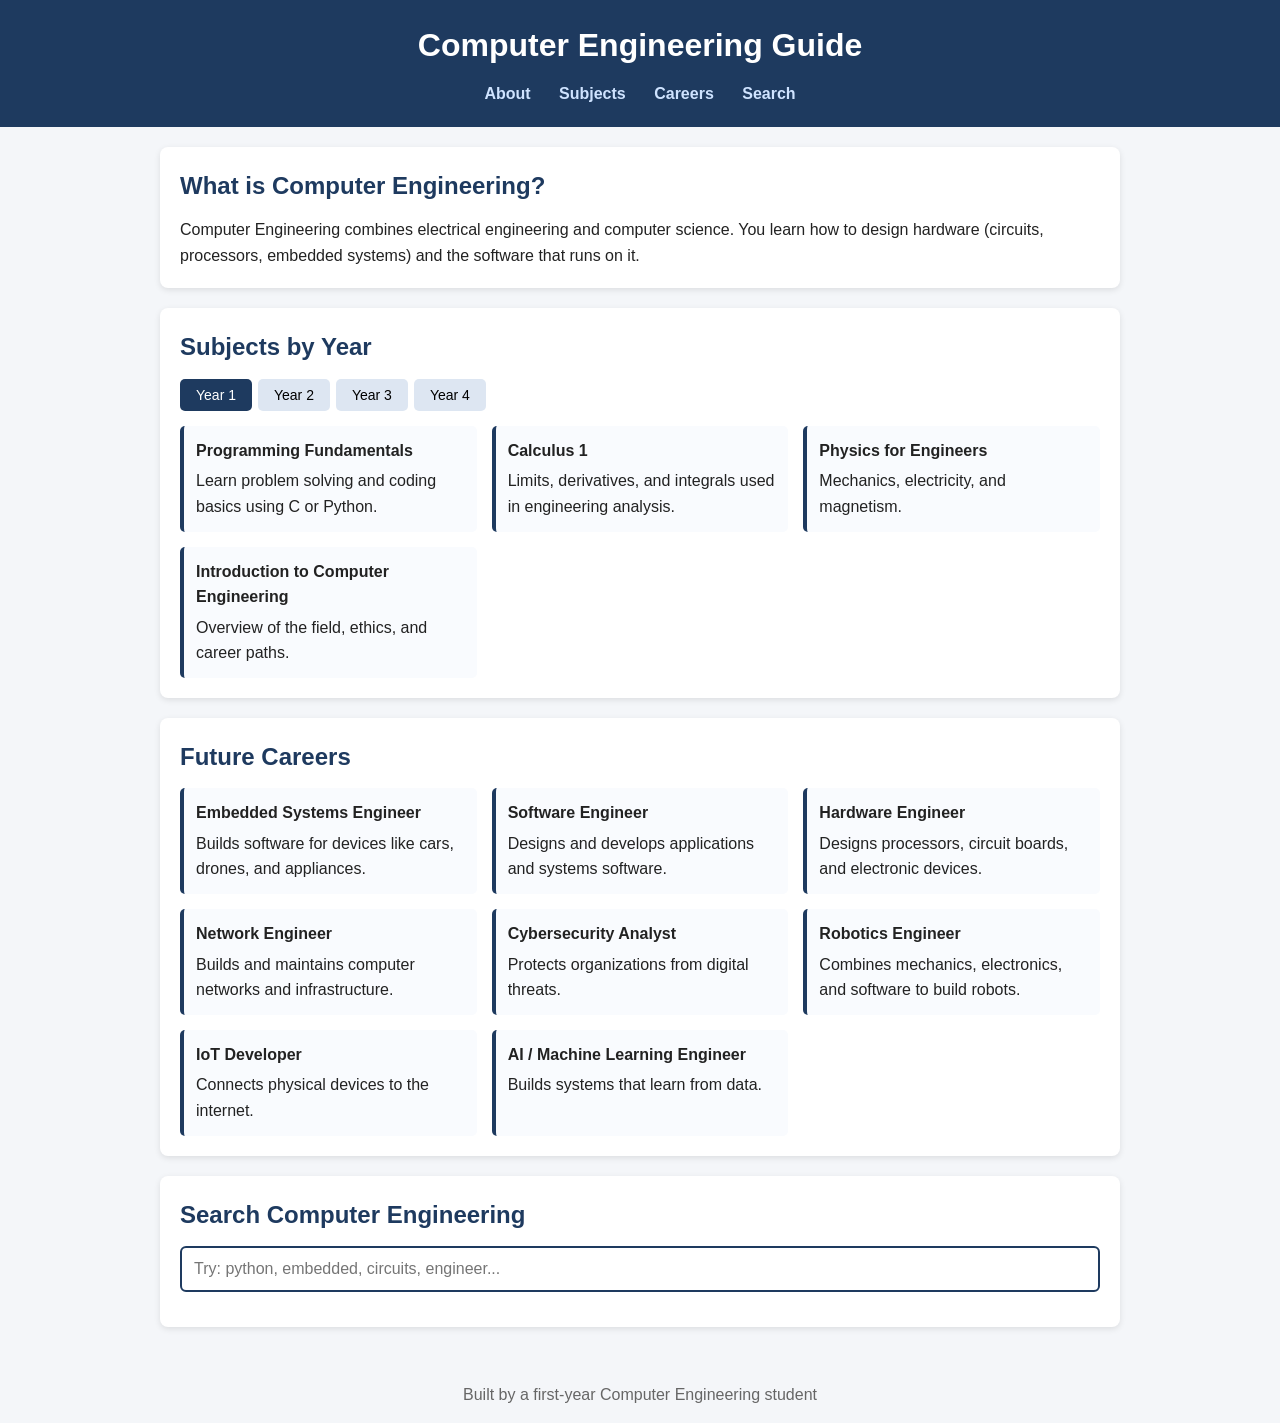
==== index.html @ d2577c91 "Add files via upload" ====
<!DOCTYPE html>
<html lang="en">
<head>
  <meta charset="UTF-8">
  <meta name="viewport" content="width=device-width, initial-scale=1.0">
  <title>Computer Engineering Guide</title>
  <link rel="stylesheet" href="css/style.css">
</head>
<body>

  <header>
    <h1>Computer Engineering Guide</h1>
    <nav>
      <a href="#about">About</a>
      <a href="#subjects">Subjects</a>
      <a href="#careers">Careers</a>
      <a href="#search">Search</a>
    </nav>
  </header>

  <main>
    <section id="about">
      <h2>What is Computer Engineering?</h2>
      <p>
        Computer Engineering combines electrical engineering and computer science.
        You learn how to design hardware (circuits, processors, embedded systems)
        and the software that runs on it.
      </p>
    </section>

    <section id="subjects">
      <h2>Subjects by Year</h2>
      <div class="tabs" id="year-tabs"></div>
      <div class="card-grid" id="subject-list"></div>
    </section>

    <section id="careers">
      <h2>Future Careers</h2>
      <div class="card-grid" id="career-list"></div>
    </section>

    <section id="search">
      <h2>Search Computer Engineering</h2>
      <input type="text" id="search-box" placeholder="Try: python, embedded, circuits, engineer...">
      <div id="search-results"></div>
    </section>
  </main>

  <footer>
    <p>Built by a first-year Computer Engineering student</p>
  </footer>

  <script src="js/data.js"></script>
  <script src="js/script.js"></script>
</body>
</html>
---- css/style.css ----
* {
  box-sizing: border-box;
  margin: 0;
  padding: 0;
}

body {
  font-family: Arial, sans-serif;
  line-height: 1.6;
  background: #f4f6f9;
  color: #222;
}

header {
  background: #1e3a5f;
  color: white;
  padding: 20px;
  text-align: center;
}

nav {
  margin-top: 10px;
}

nav a {
  color: #cfe3ff;
  margin: 0 12px;
  text-decoration: none;
  font-weight: bold;
}

nav a:hover {
  color: white;
}

main {
  max-width: 1000px;
  margin: 0 auto;
  padding: 20px;
}

section {
  background: white;
  padding: 20px;
  margin-bottom: 20px;
  border-radius: 8px;
  box-shadow: 0 2px 6px rgba(0, 0, 0, 0.1);
}

h2 {
  color: #1e3a5f;
  margin-bottom: 12px;
}

.tabs {
  margin-bottom: 15px;
}

.tabs button {
  padding: 8px 16px;
  margin-right: 6px;
  border: none;
  border-radius: 5px;
  background: #dde6f2;
  cursor: pointer;
  font-size: 14px;
}

.tabs button.active {
  background: #1e3a5f;
  color: white;
}

.card-grid {
  display: grid;
  grid-template-columns: repeat(auto-fill, minmax(250px, 1fr));
  gap: 15px;
}

.card {
  background: #f9fbfe;
  border-left: 4px solid #1e3a5f;
  padding: 12px;
  border-radius: 5px;
}

.card h3 {
  font-size: 16px;
  margin-bottom: 5px;
}

#search-box {
  width: 100%;
  padding: 12px;
  font-size: 16px;
  border: 2px solid #1e3a5f;
  border-radius: 6px;
  margin-bottom: 15px;
}

.tag {
  display: inline-block;
  background: #1e3a5f;
  color: white;
  font-size: 12px;
  padding: 2px 8px;
  border-radius: 10px;
  margin-bottom: 5px;
}

footer {
  text-align: center;
  padding: 15px;
  color: #666;
}
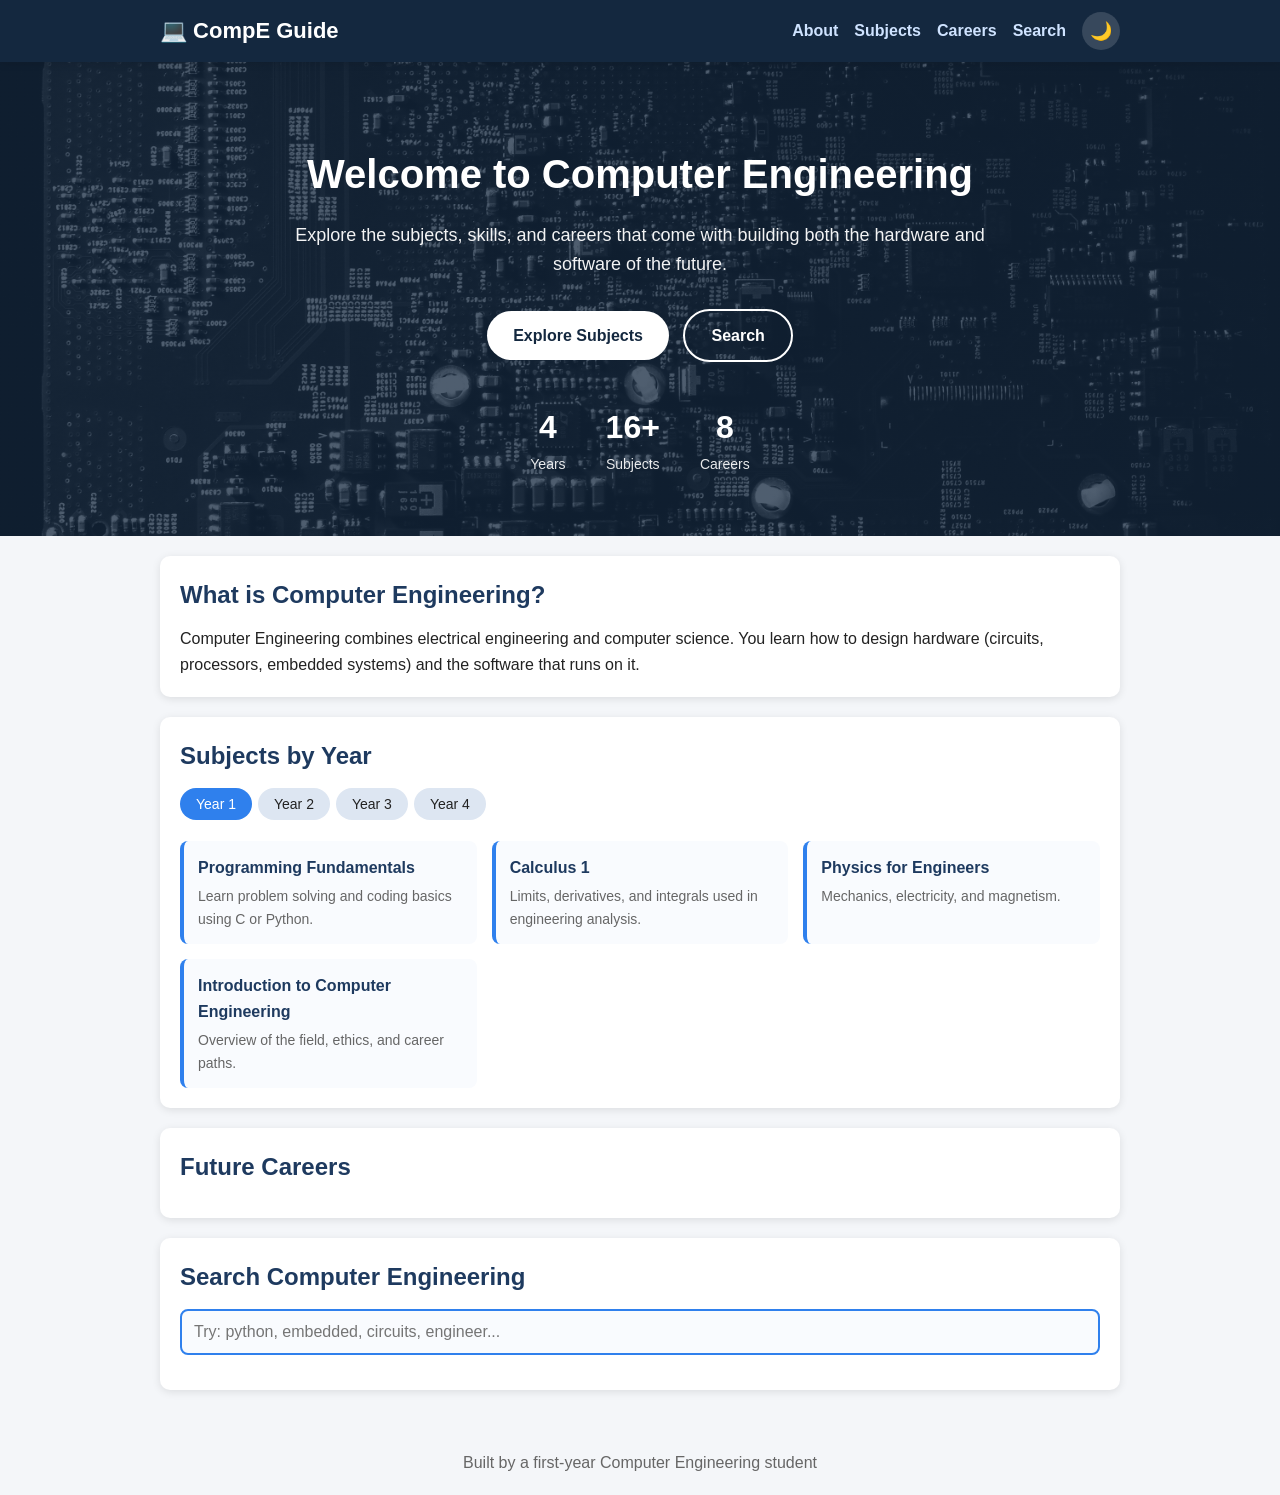
==== commit 71a57e05: "Add files via upload" ====
--- a/index.html
+++ b/index.html
@@ -9,14 +9,33 @@
 <body>
 
   <header>
-    <h1>Computer Engineering Guide</h1>
-    <nav>
-      <a href="#about">About</a>
-      <a href="#subjects">Subjects</a>
-      <a href="#careers">Careers</a>
-      <a href="#search">Search</a>
-    </nav>
+    <div class="header-inner">
+      <h1>💻 CompE Guide</h1>
+      <nav>
+        <a href="#about">About</a>
+        <a href="#subjects">Subjects</a>
+        <a href="#careers">Careers</a>
+        <a href="#search">Search</a>
+        <button id="theme-toggle" aria-label="Toggle dark mode">🌙</button>
+      </nav>
+    </div>
   </header>
+
+  <section class="hero">
+    <div class="hero-content">
+      <h2>Welcome to Computer Engineering</h2>
+      <p>Explore the subjects, skills, and careers that come with building both the hardware and software of the future.</p>
+      <div class="hero-buttons">
+        <a href="#subjects" class="btn">Explore Subjects</a>
+        <a href="#search" class="btn btn-outline">Search</a>
+      </div>
+      <div class="stats">
+        <div><strong>4</strong><span>Years</span></div>
+        <div><strong>16+</strong><span>Subjects</span></div>
+        <div><strong>8</strong><span>Careers</span></div>
+      </div>
+    </div>
+  </section>
 
   <main>
     <section id="about">
--- a/css/style.css
+++ b/css/style.css
@@ -1,30 +1,85 @@
-    * {
+:root {
+  --bg: #f4f6f9;
+  --card-bg: #ffffff;
+  --card-inner: #f9fbfe;
+  --text: #222222;
+  --muted: #666666;
+  --primary: #1e3a5f;
+  --accent: #2f80ed;
+  --tab-bg: #dde6f2;
+  --tab-text: #222222;
+  --shadow: rgba(0, 0, 0, 0.1);
+}
+
+[data-theme="dark"] {
+  --bg: #0f1722;
+  --card-bg: #182333;
+  --card-inner: #1f2d42;
+  --text: #e8eef7;
+  --muted: #9fb0c6;
+  --primary: #6aa9ff;
+  --accent: #4d9bff;
+  --tab-bg: #2a3b55;
+  --tab-text: #e8eef7;
+  --shadow: rgba(0, 0, 0, 0.4);
+}
+
+* {
   box-sizing: border-box;
   margin: 0;
   padding: 0;
 }
 
+html {
+  scroll-behavior: smooth;
+}
+
 body {
   font-family: Arial, sans-serif;
   line-height: 1.6;
-  background: #f4f6f9;
-  color: #222;
-}
-
+  background: var(--bg);
+  color: var(--text);
+  transition: background 0.3s, color 0.3s;
+}
+
+section[id] {
+  scroll-margin-top: 80px;
+}
+
+/* ---------- HEADER ---------- */
 header {
-  background: #1e3a5f;
-  color: white;
-  padding: 20px;
-  text-align: center;
+  background: #14283f;
+  position: sticky;
+  top: 0;
+  z-index: 100;
+  box-shadow: 0 2px 8px var(--shadow);
+}
+
+.header-inner {
+  max-width: 1000px;
+  margin: 0 auto;
+  padding: 12px 20px;
+  display: flex;
+  justify-content: space-between;
+  align-items: center;
+  flex-wrap: wrap;
+  gap: 10px;
+}
+
+header h1 {
+  color: white;
+  font-size: 22px;
 }
 
 nav {
-  margin-top: 10px;
+  display: flex;
+  align-items: center;
+  gap: 16px;
+  flex-wrap: wrap;
 }
 
 nav a {
   color: #cfe3ff;
-  margin: 0 12px;
   text-decoration: none;
   font-weight: bold;
 }
@@ -33,6 +88,95 @@
   color: white;
 }
 
+#theme-toggle {
+  background: rgba(255, 255, 255, 0.15);
+  border: none;
+  border-radius: 50%;
+  width: 38px;
+  height: 38px;
+  font-size: 18px;
+  cursor: pointer;
+}
+
+#theme-toggle:hover {
+  background: rgba(255, 255, 255, 0.3);
+}
+
+/* ---------- HERO ---------- */
+.hero {
+  background:
+    linear-gradient(rgba(20, 40, 63, 0.75), rgba(20, 40, 63, 0.75)),
+    url("../images/hero.jpg") center/cover;
+  color: white;
+  text-align: center;
+  padding: 80px 20px 60px;
+}
+
+.hero-content {
+  max-width: 750px;
+  margin: 0 auto;
+}
+
+.hero h2 {
+  font-size: 40px;
+  margin-bottom: 15px;
+  color: white;
+}
+
+.hero p {
+  font-size: 18px;
+  margin-bottom: 25px;
+  opacity: 0.95;
+}
+
+.hero-buttons {
+  margin-bottom: 35px;
+}
+
+.btn {
+  display: inline-block;
+  background: white;
+  color: #14283f;
+  padding: 12px 26px;
+  border-radius: 30px;
+  text-decoration: none;
+  font-weight: bold;
+  margin: 5px;
+  transition: transform 0.2s;
+}
+
+.btn:hover {
+  transform: translateY(-3px);
+}
+
+.btn-outline {
+  background: transparent;
+  color: white;
+  border: 2px solid white;
+}
+
+.stats {
+  display: flex;
+  justify-content: center;
+  gap: 40px;
+  flex-wrap: wrap;
+}
+
+.stats div {
+  display: flex;
+  flex-direction: column;
+}
+
+.stats strong {
+  font-size: 32px;
+}
+
+.stats span {
+  font-size: 14px;
+  opacity: 0.9;
+}
+
+/* ---------- MAIN CONTENT ---------- */
 main {
   max-width: 1000px;
   margin: 0 auto;
@@ -40,15 +184,22 @@
 }
 
 section {
-  background: white;
+  background: var(--card-bg);
   padding: 20px;
   margin-bottom: 20px;
-  border-radius: 8px;
-  box-shadow: 0 2px 6px rgba(0, 0, 0, 0.1);
+  border-radius: 10px;
+  box-shadow: 0 2px 8px var(--shadow);
+  transition: background 0.3s;
+}
+
+.hero {
+  border-radius: 0;
+  margin-bottom: 0;
+  box-shadow: none;
 }
 
 h2 {
-  color: #1e3a5f;
+  color: var(--primary);
   margin-bottom: 12px;
 }
 
@@ -58,16 +209,17 @@
 
 .tabs button {
   padding: 8px 16px;
-  margin-right: 6px;
+  margin: 0 6px 6px 0;
   border: none;
-  border-radius: 5px;
-  background: #dde6f2;
+  border-radius: 20px;
+  background: var(--tab-bg);
+  color: var(--tab-text);
   cursor: pointer;
   font-size: 14px;
 }
 
 .tabs button.active {
-  background: #1e3a5f;
+  background: var(--accent);
   color: white;
 }
 
@@ -78,29 +230,43 @@
 }
 
 .card {
-  background: #f9fbfe;
-  border-left: 4px solid #1e3a5f;
-  padding: 12px;
-  border-radius: 5px;
+  background: var(--card-inner);
+  border-left: 4px solid var(--accent);
+  padding: 14px;
+  border-radius: 8px;
+  transition: transform 0.2s, box-shadow 0.2s;
+}
+
+.card:hover {
+  transform: translateY(-4px);
+  box-shadow: 0 6px 14px var(--shadow);
 }
 
 .card h3 {
   font-size: 16px;
   margin-bottom: 5px;
+  color: var(--primary);
+}
+
+.card p {
+  color: var(--muted);
+  font-size: 14px;
 }
 
 #search-box {
   width: 100%;
   padding: 12px;
   font-size: 16px;
-  border: 2px solid #1e3a5f;
-  border-radius: 6px;
+  border: 2px solid var(--accent);
+  border-radius: 8px;
   margin-bottom: 15px;
+  background: var(--card-inner);
+  color: var(--text);
 }
 
 .tag {
   display: inline-block;
-  background: #1e3a5f;
+  background: var(--accent);
   color: white;
   font-size: 12px;
   padding: 2px 8px;
@@ -110,6 +276,16 @@
 
 footer {
   text-align: center;
-  padding: 15px;
-  color: #666;
+  padding: 20px;
+  color: var(--muted);
+}
+
+/* ---------- MOBILE ---------- */
+@media (max-width: 600px) {
+  .hero h2 {
+    font-size: 28px;
+  }
+  .hero {
+    padding: 50px 20px 40px;
+  }
 }
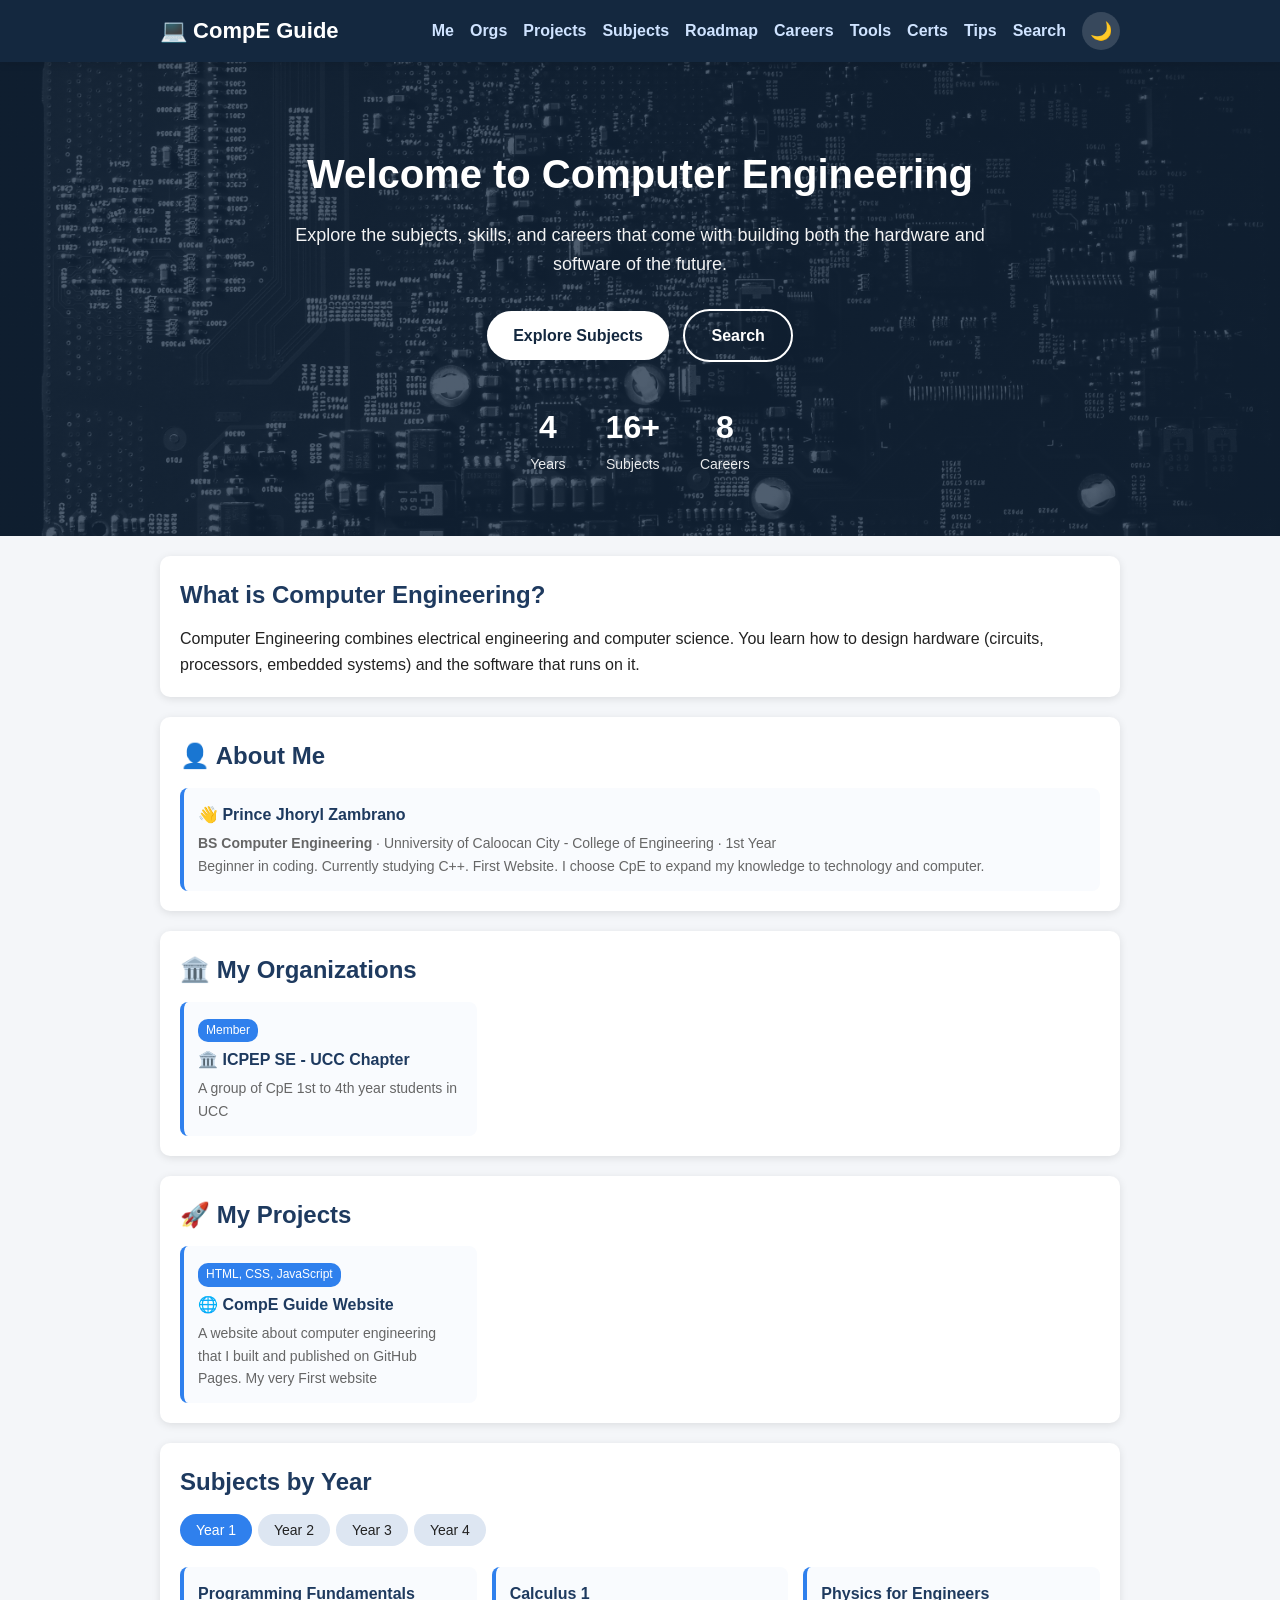
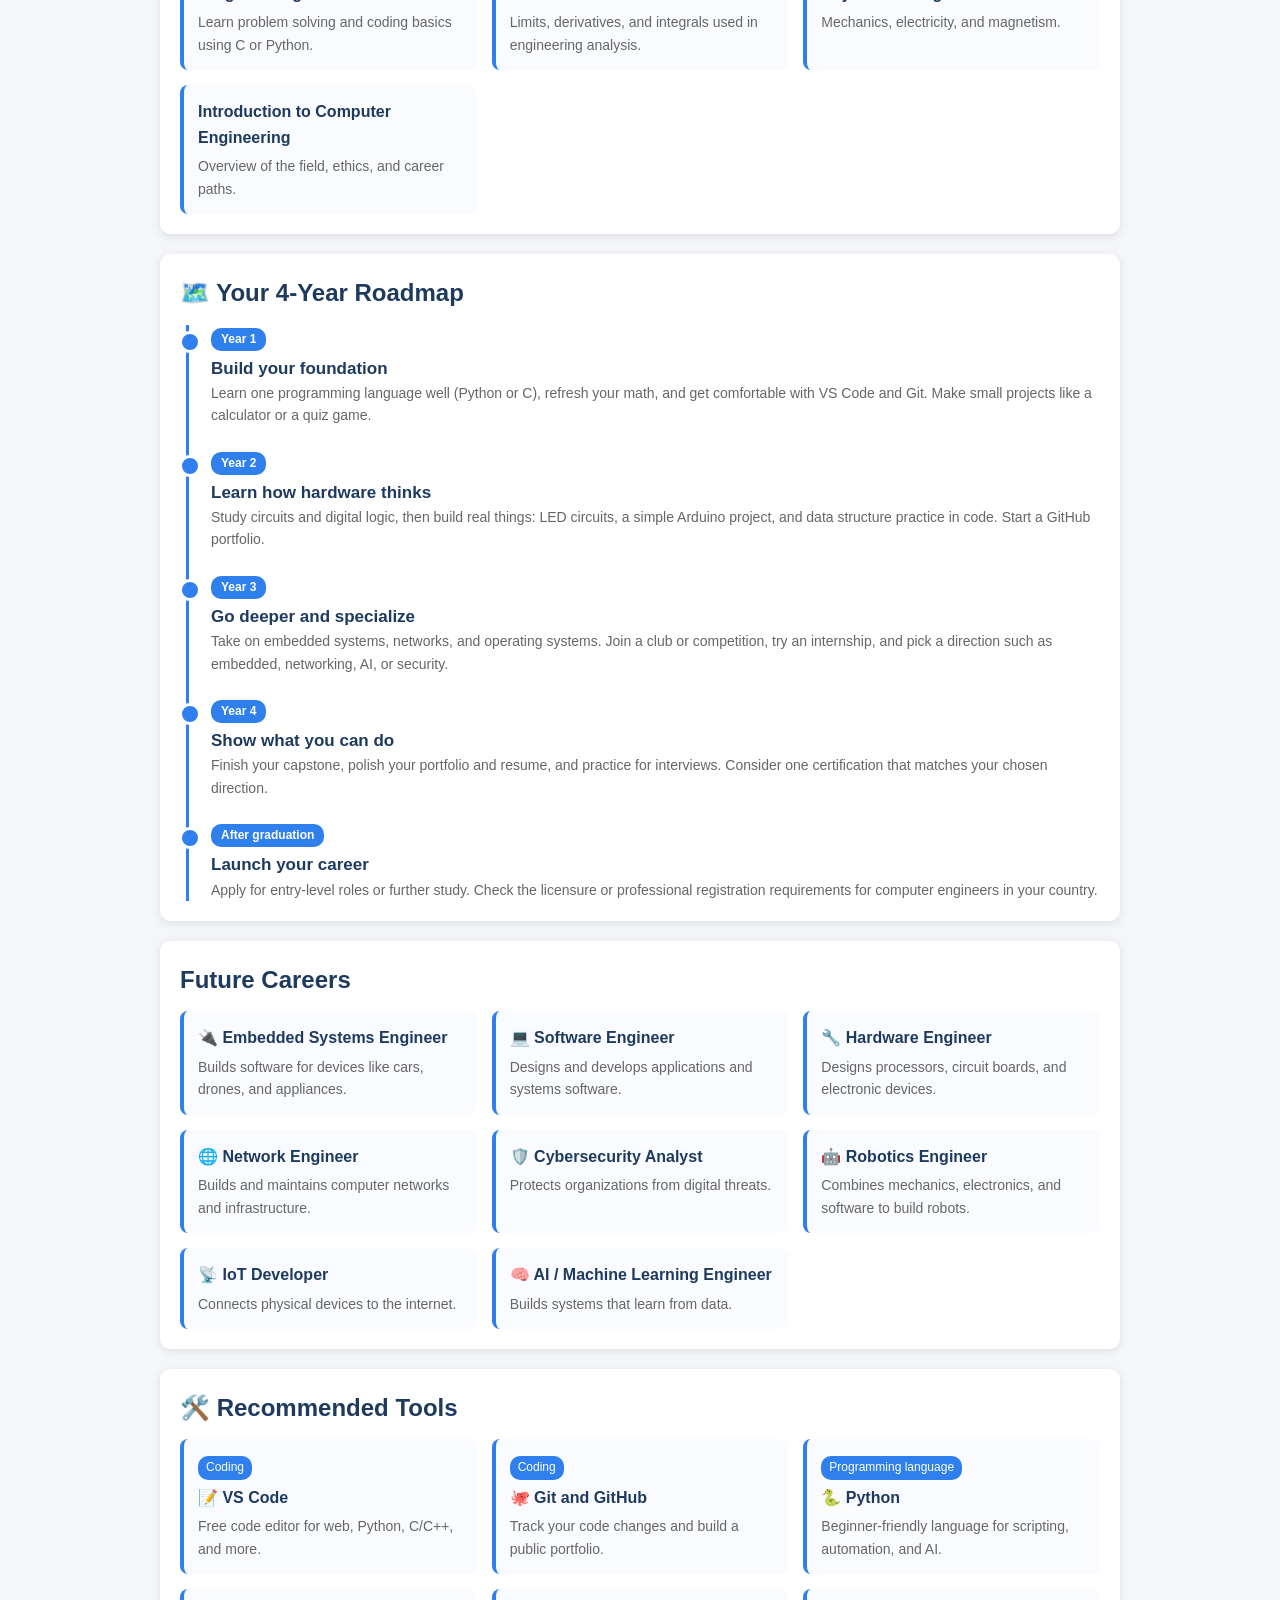
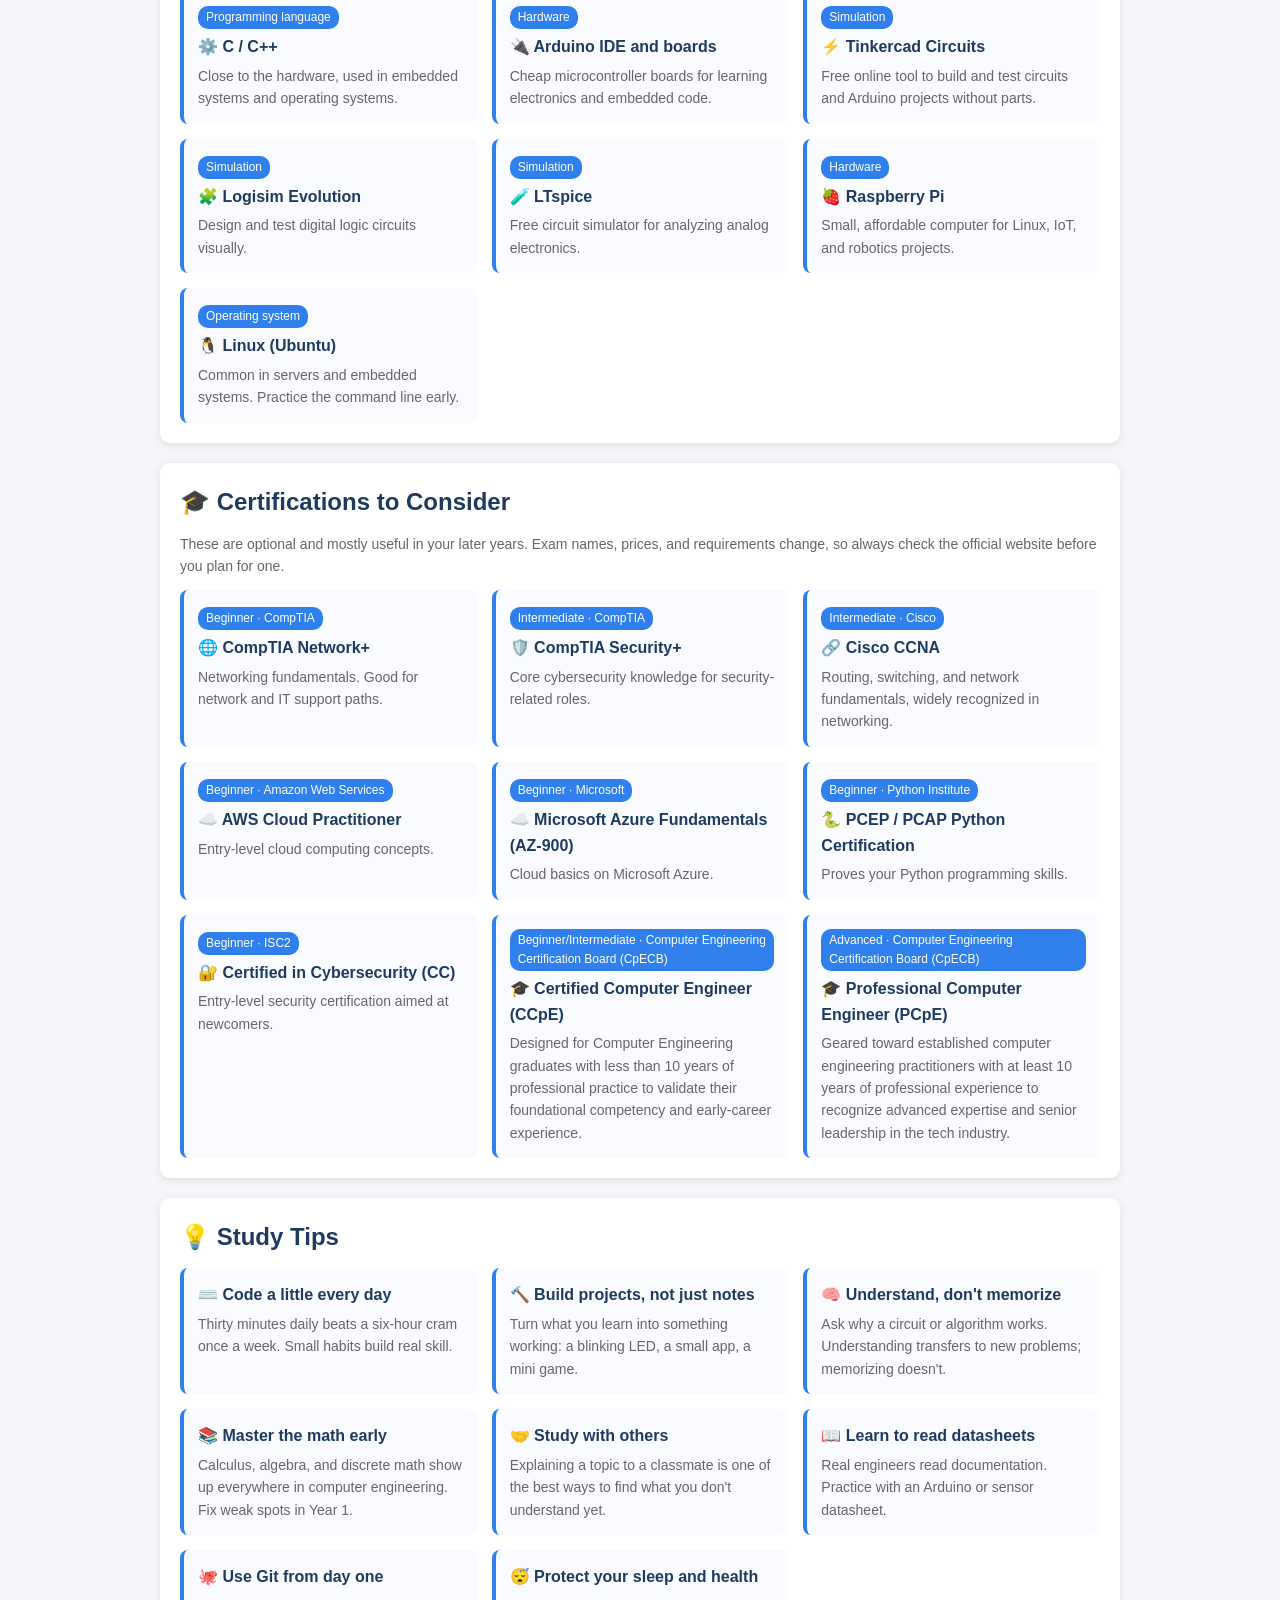
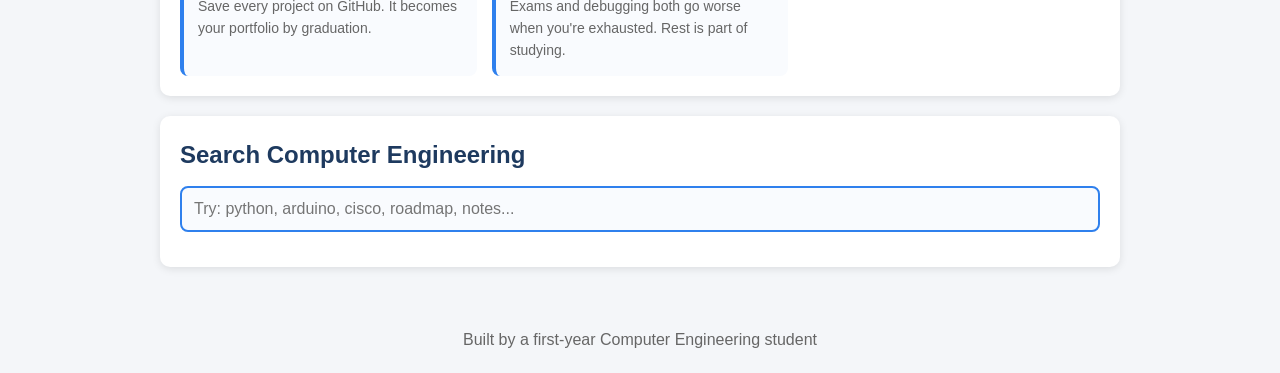
==== commit 0fa2b615: "Add files via upload" ====
--- a/index.html
+++ b/index.html
@@ -12,9 +12,15 @@
     <div class="header-inner">
       <h1>💻 CompE Guide</h1>
       <nav>
-        <a href="#about">About</a>
+        <a href="#me">Me</a>
+        <a href="#organizations">Orgs</a>
+        <a href="#projects">Projects</a>
         <a href="#subjects">Subjects</a>
+        <a href="#roadmap">Roadmap</a>
         <a href="#careers">Careers</a>
+        <a href="#tools">Tools</a>
+        <a href="#certs">Certs</a>
+        <a href="#tips">Tips</a>
         <a href="#search">Search</a>
         <button id="theme-toggle" aria-label="Toggle dark mode">🌙</button>
       </nav>
@@ -47,10 +53,30 @@
       </p>
     </section>
 
+        <section id="me">
+      <h2>👤 About Me</h2>
+      <div id="profile-box"></div>
+    </section>
+
+    <section id="organizations">
+      <h2>🏛️ My Organizations</h2>
+      <div class="card-grid" id="org-list"></div>
+    </section>
+
+    <section id="projects">
+      <h2>🚀 My Projects</h2>
+      <div class="card-grid" id="project-list"></div>
+    </section>
+
     <section id="subjects">
       <h2>Subjects by Year</h2>
       <div class="tabs" id="year-tabs"></div>
       <div class="card-grid" id="subject-list"></div>
+    </section>
+
+    <section id="roadmap">
+      <h2>🗺️ Your 4-Year Roadmap</h2>
+      <div class="timeline" id="roadmap-list"></div>
     </section>
 
     <section id="careers">
@@ -58,9 +84,25 @@
       <div class="card-grid" id="career-list"></div>
     </section>
 
+    <section id="tools">
+      <h2>🛠️ Recommended Tools</h2>
+      <div class="card-grid" id="tool-list"></div>
+    </section>
+
+    <section id="certs">
+      <h2>🎓 Certifications to Consider</h2>
+      <p class="note">These are optional and mostly useful in your later years. Exam names, prices, and requirements change, so always check the official website before you plan for one.</p>
+      <div class="card-grid" id="cert-list"></div>
+    </section>
+
+    <section id="tips">
+      <h2>💡 Study Tips</h2>
+      <div class="card-grid" id="tip-list"></div>
+    </section>
+
     <section id="search">
       <h2>Search Computer Engineering</h2>
-      <input type="text" id="search-box" placeholder="Try: python, embedded, circuits, engineer...">
+      <input type="text" id="search-box" placeholder="Try: python, arduino, cisco, roadmap, notes...">
       <div id="search-results"></div>
     </section>
   </main>
--- a/css/style.css
+++ b/css/style.css
@@ -288,4 +288,59 @@
   .hero {
     padding: 50px 20px 40px;
   }
+}
+
+/* ---------- ROADMAP TIMELINE ---------- */
+.timeline {
+  border-left: 3px solid var(--accent);
+  padding-left: 22px;
+  margin-left: 6px;
+}
+
+.timeline-item {
+  position: relative;
+  margin-bottom: 22px;
+}
+
+.timeline-item:last-child {
+  margin-bottom: 0;
+}
+
+.timeline-item::before {
+  content: "";
+  position: absolute;
+  left: -32px;
+  top: 6px;
+  width: 16px;
+  height: 16px;
+  background: var(--accent);
+  border: 3px solid var(--card-bg);
+  border-radius: 50%;
+}
+
+.timeline-item .stage {
+  display: inline-block;
+  background: var(--accent);
+  color: white;
+  font-size: 12px;
+  font-weight: bold;
+  padding: 2px 10px;
+  border-radius: 10px;
+  margin-bottom: 4px;
+}
+
+.timeline-item h3 {
+  color: var(--primary);
+  font-size: 17px;
+}
+
+.timeline-item p {
+  color: var(--muted);
+  font-size: 14px;
+}
+
+.note {
+  color: var(--muted);
+  font-size: 14px;
+  margin-bottom: 12px;
 }
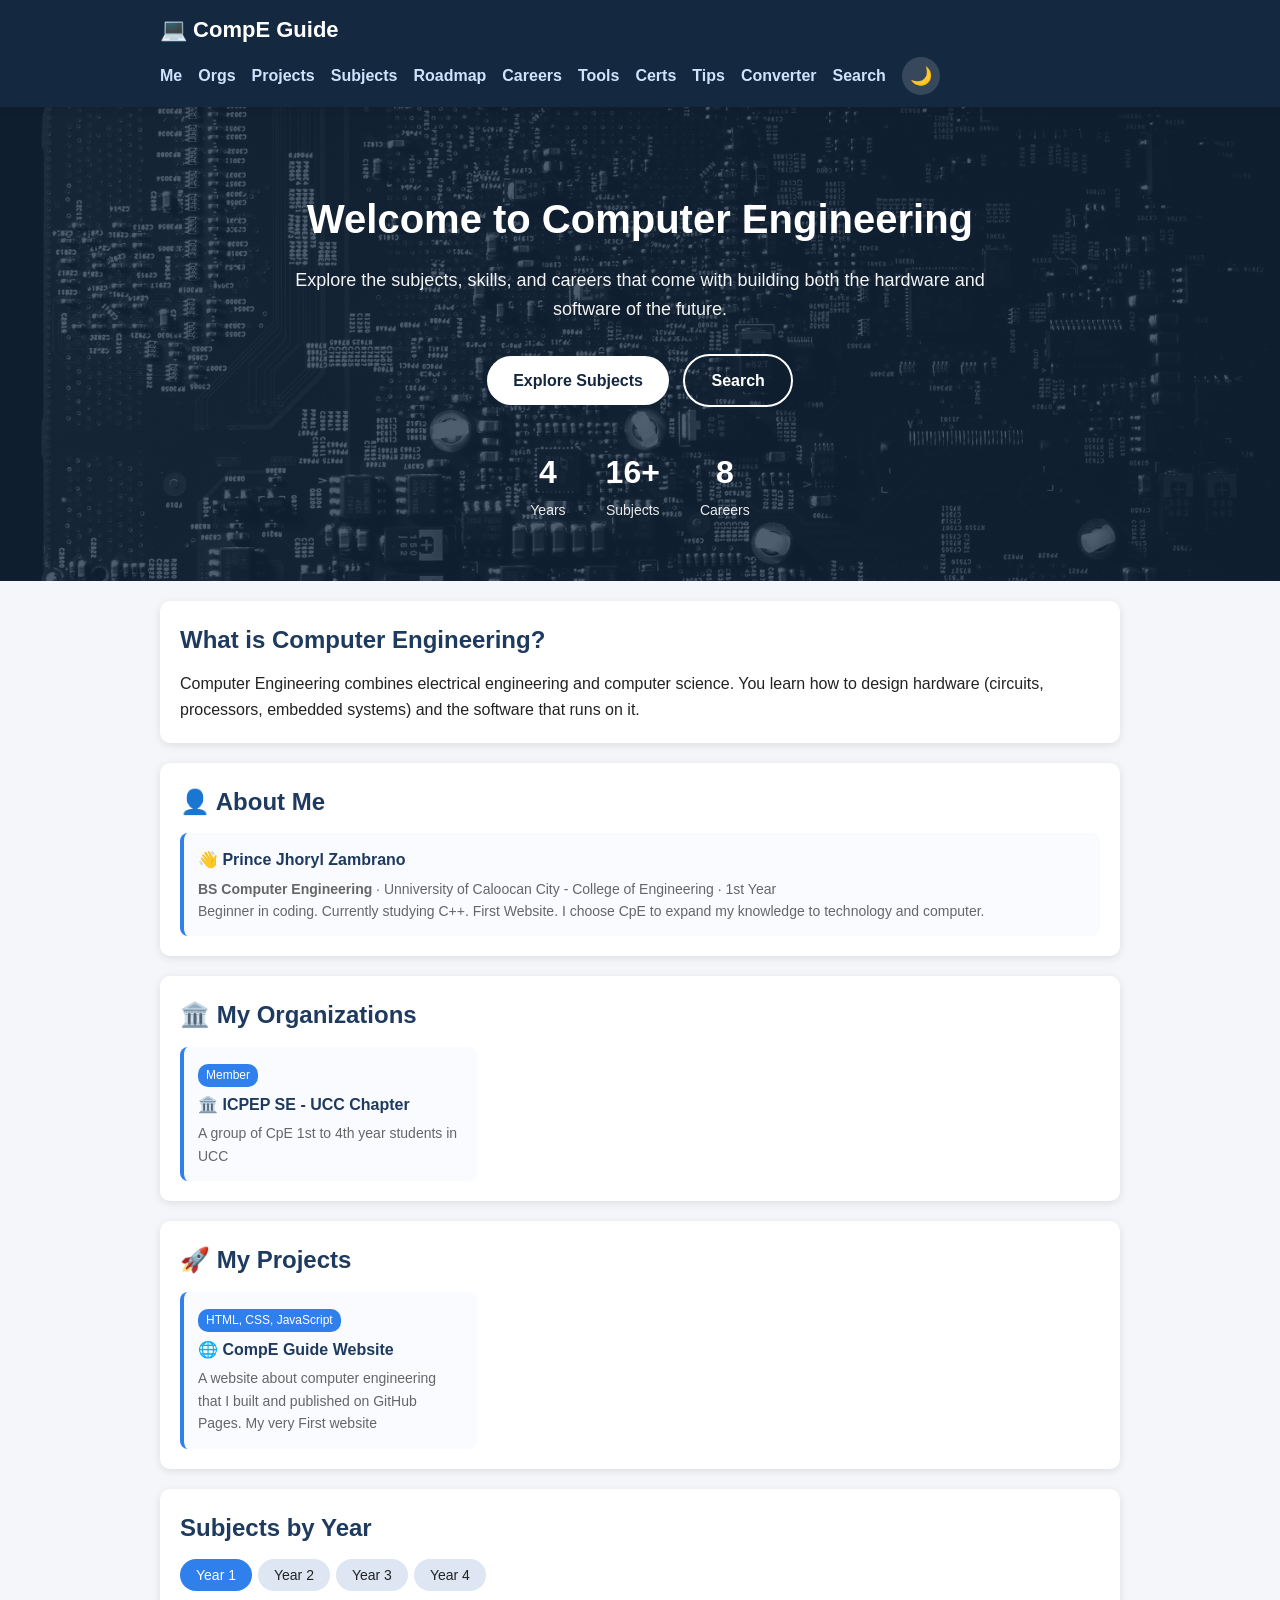
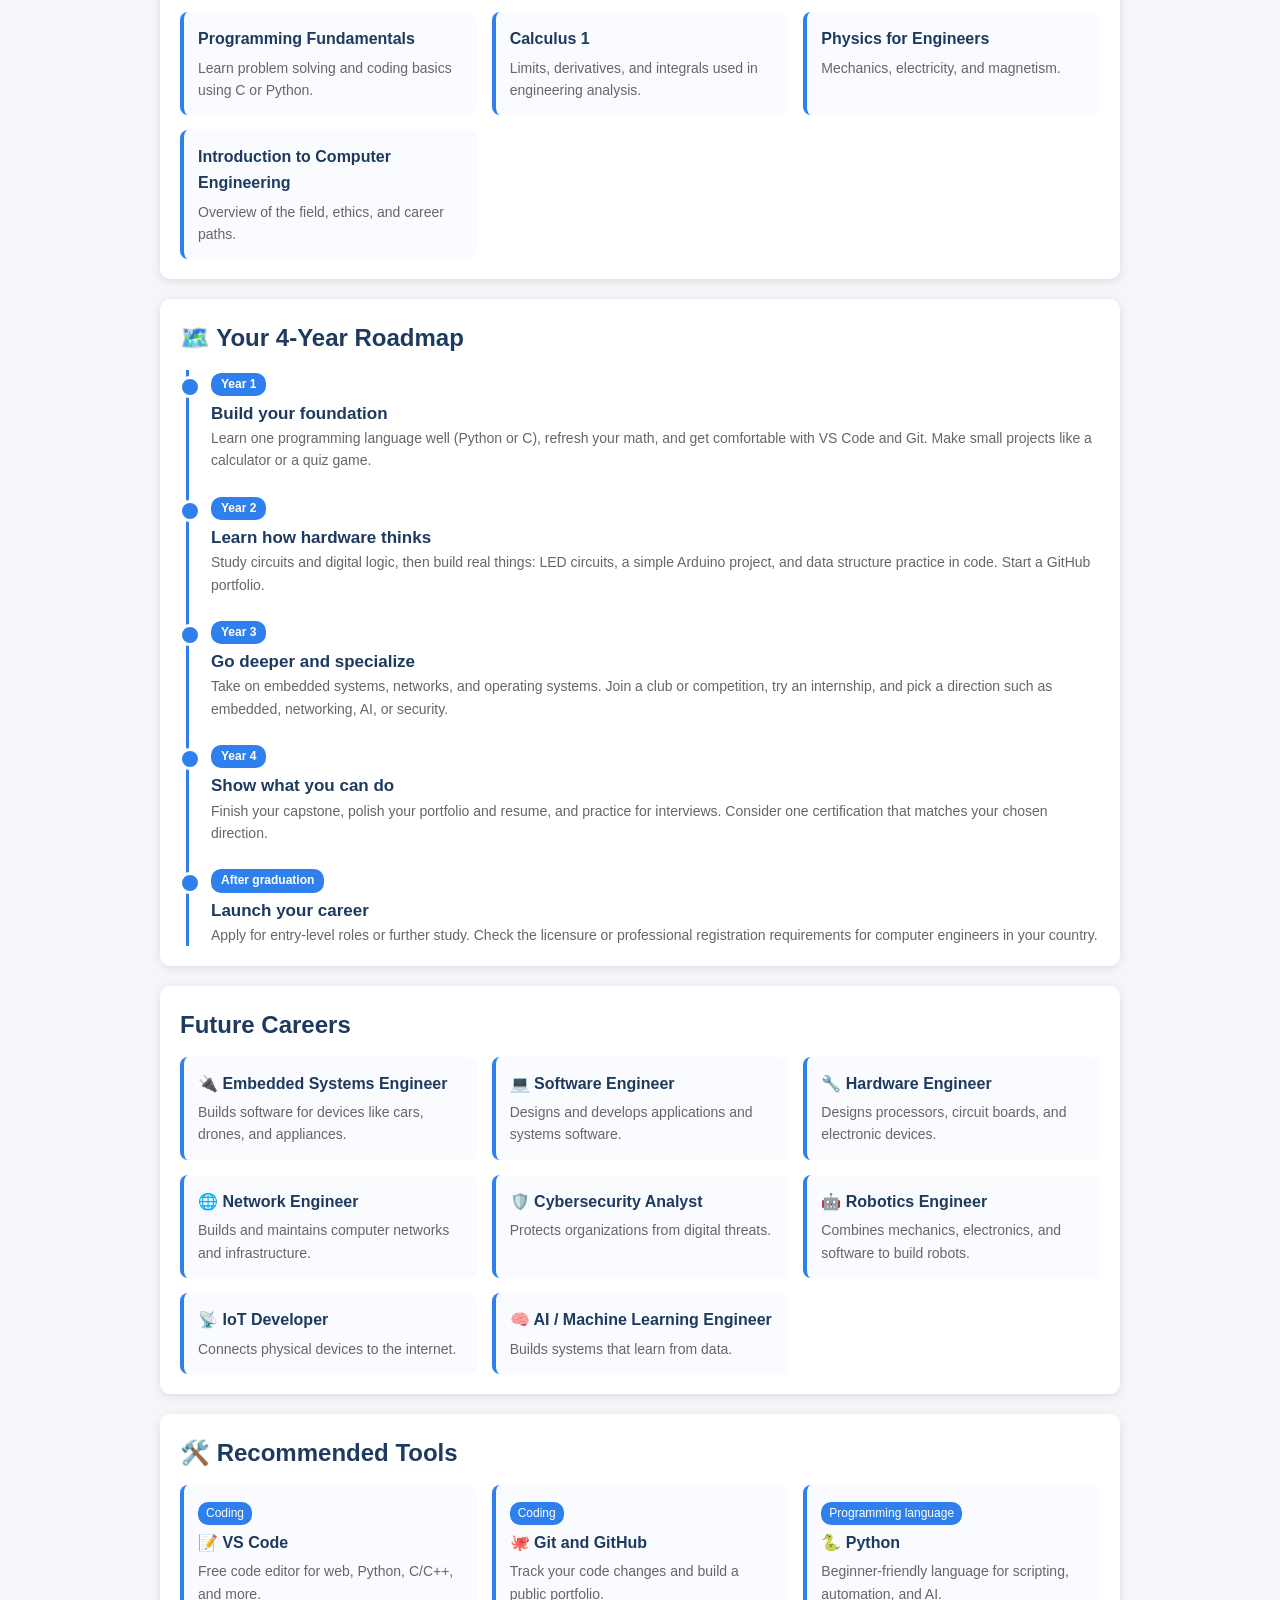
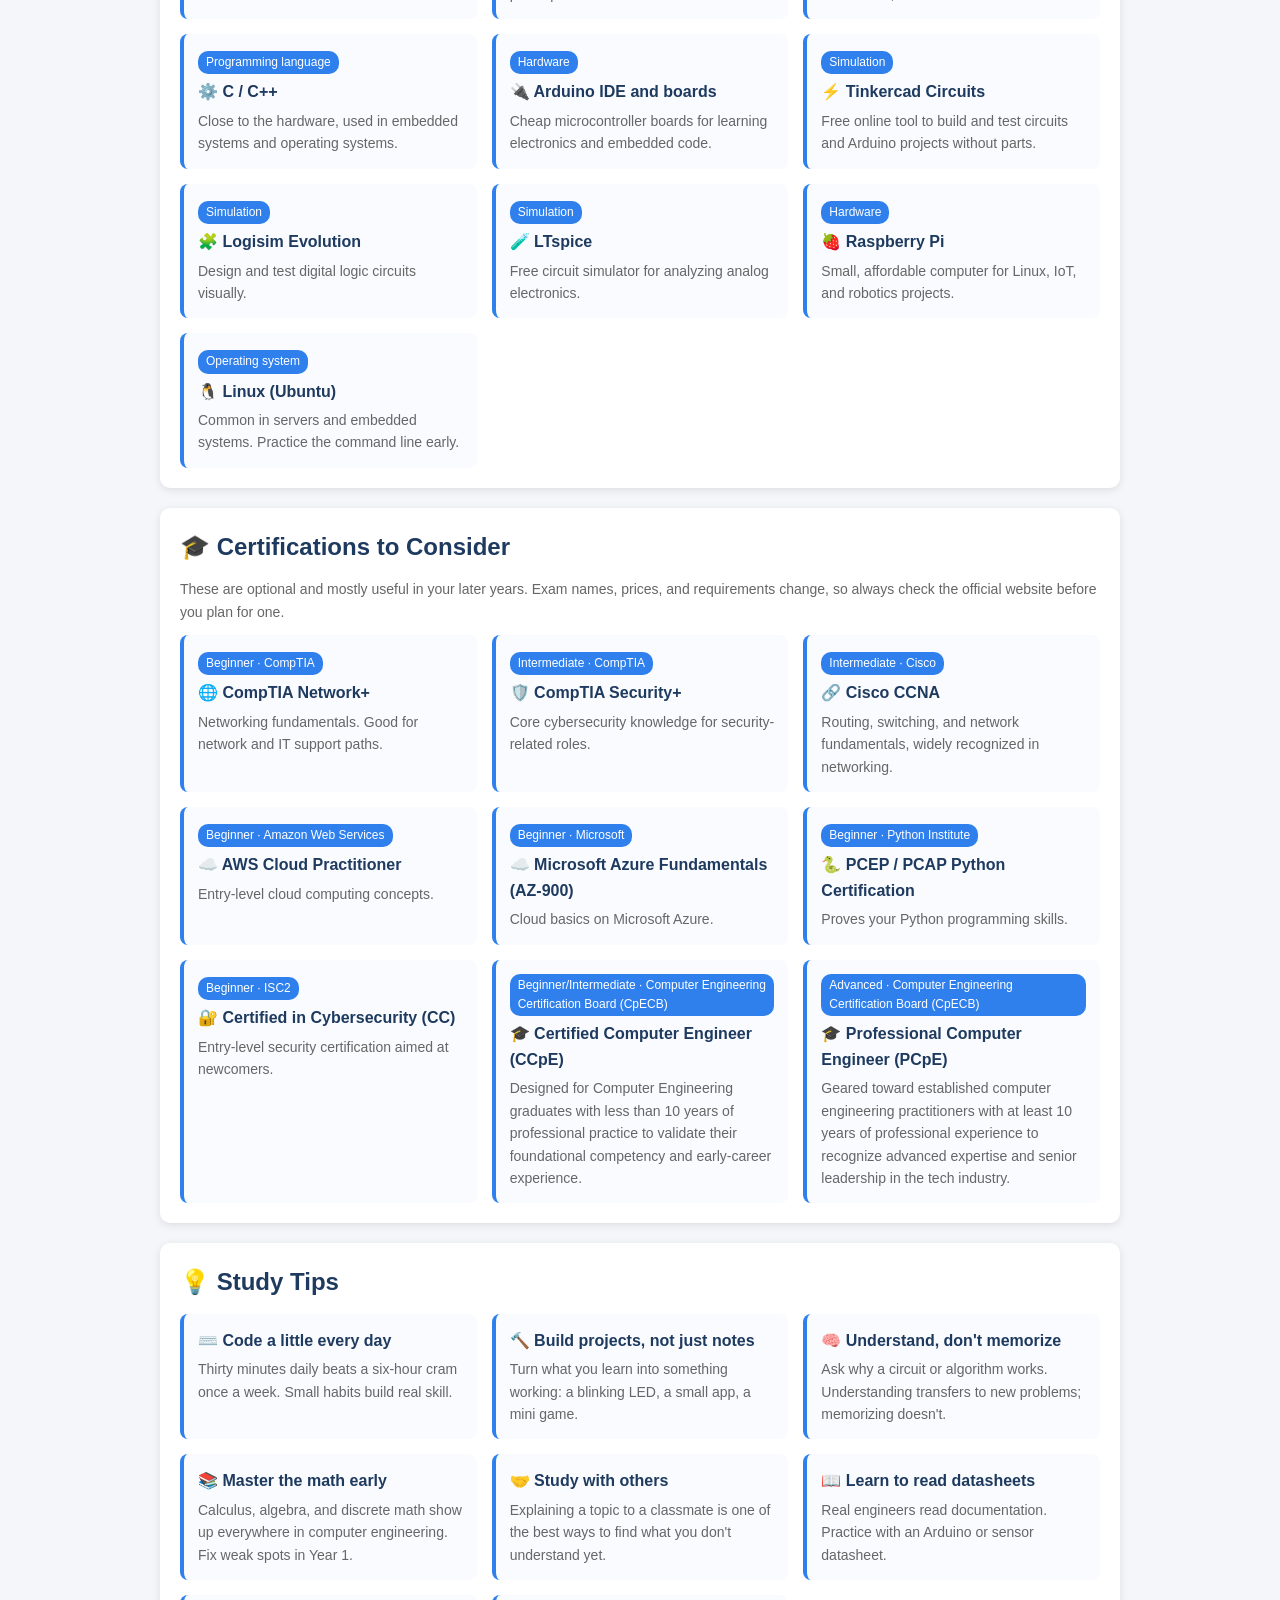
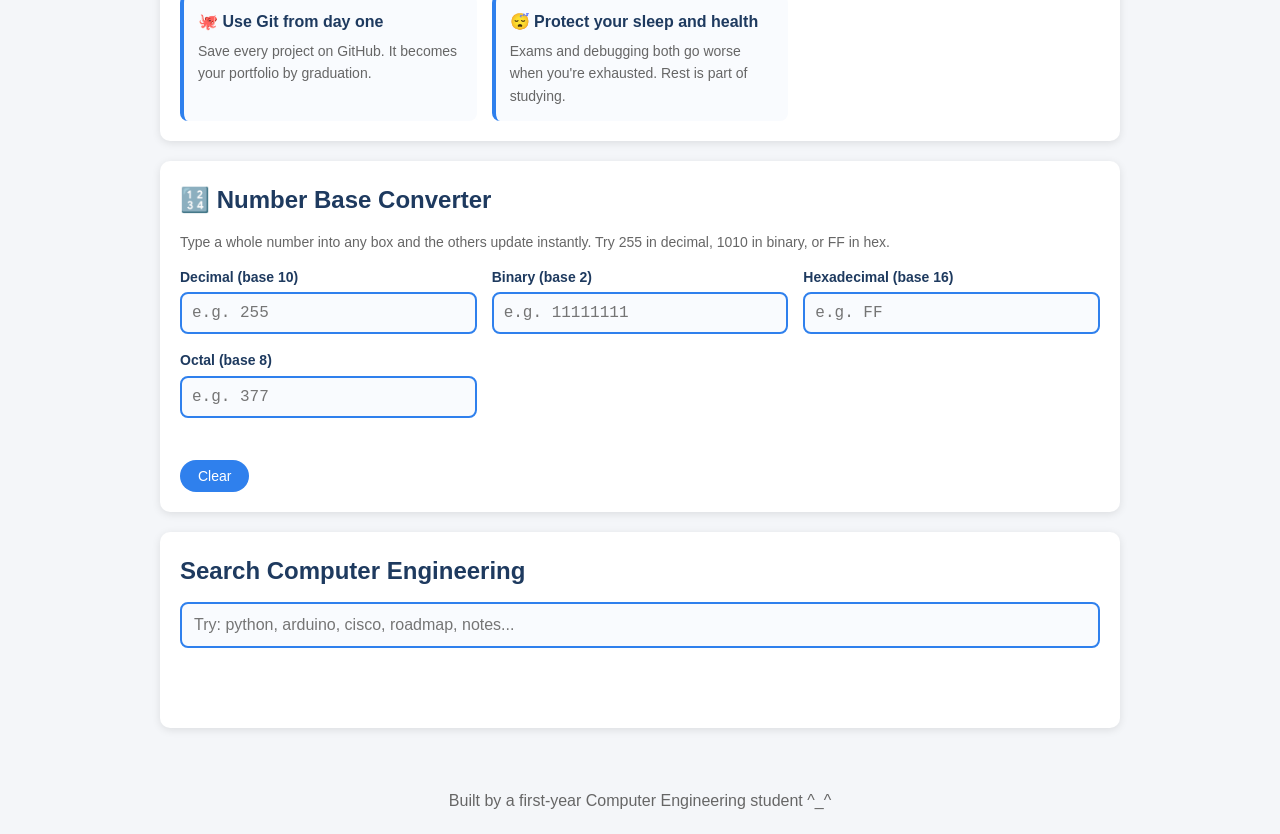
==== commit 8edd7e5e: "Add files via upload" ====
--- a/index.html
+++ b/index.html
@@ -11,7 +11,8 @@
   <header>
     <div class="header-inner">
       <h1>💻 CompE Guide</h1>
-      <nav>
+      <button id="menu-toggle" aria-label="Open menu" aria-expanded="false">☰</button>
+      <nav id="main-nav">
         <a href="#me">Me</a>
         <a href="#organizations">Orgs</a>
         <a href="#projects">Projects</a>
@@ -21,6 +22,7 @@
         <a href="#tools">Tools</a>
         <a href="#certs">Certs</a>
         <a href="#tips">Tips</a>
+        <a href="#converter">Converter</a>
         <a href="#search">Search</a>
         <button id="theme-toggle" aria-label="Toggle dark mode">🌙</button>
       </nav>
@@ -100,17 +102,46 @@
       <div class="card-grid" id="tip-list"></div>
     </section>
 
+        <section id="converter">
+      <h2>🔢 Number Base Converter</h2>
+      <p class="note">Type a whole number into any box and the others update instantly. Try 255 in decimal, 1010 in binary, or FF in hex.</p>
+      <div class="converter-grid">
+        <div class="converter-field">
+          <label for="conv-decimal">Decimal (base 10)</label>
+          <input type="text" id="conv-decimal" placeholder="e.g. 255" autocomplete="off">
+        </div>
+        <div class="converter-field">
+          <label for="conv-binary">Binary (base 2)</label>
+          <input type="text" id="conv-binary" placeholder="e.g. 11111111" autocomplete="off">
+        </div>
+        <div class="converter-field">
+          <label for="conv-hex">Hexadecimal (base 16)</label>
+          <input type="text" id="conv-hex" placeholder="e.g. FF" autocomplete="off">
+        </div>
+        <div class="converter-field">
+          <label for="conv-octal">Octal (base 8)</label>
+          <input type="text" id="conv-octal" placeholder="e.g. 377" autocomplete="off">
+        </div>
+      </div>
+      <p class="converter-msg" id="converter-msg"></p>
+      <button class="btn-small" id="converter-clear">Clear</button>
+    </section>
+
     <section id="search">
       <h2>Search Computer Engineering</h2>
       <input type="text" id="search-box" placeholder="Try: python, arduino, cisco, roadmap, notes...">
+      <div class="tabs" id="search-filters"></div>
+      <p class="result-count" id="result-count"></p>
       <div id="search-results"></div>
     </section>
   </main>
 
   <footer>
-    <p>Built by a first-year Computer Engineering student</p>
+    <p>Built by a first-year Computer Engineering student ^_^</p>
   </footer>
 
+  <button id="back-to-top" aria-label="Back to top" title="Back to top">⬆️</button>
+  
   <script src="js/data.js"></script>
   <script src="js/script.js"></script>
 </body>
--- a/css/style.css
+++ b/css/style.css
@@ -343,4 +343,154 @@
   color: var(--muted);
   font-size: 14px;
   margin-bottom: 12px;
+}
+
+/* ---------- NUMBER BASE CONVERTER ---------- */
+.converter-grid {
+  display: grid;
+  grid-template-columns: repeat(auto-fit, minmax(220px, 1fr));
+  gap: 15px;
+}
+
+.converter-field label {
+  display: block;
+  font-weight: bold;
+  font-size: 14px;
+  color: var(--primary);
+  margin-bottom: 4px;
+}
+
+.converter-field input {
+  width: 100%;
+  padding: 10px;
+  font-family: "Courier New", monospace;
+  font-size: 16px;
+  border: 2px solid var(--accent);
+  border-radius: 8px;
+  background: var(--card-inner);
+  color: var(--text);
+}
+
+.converter-field input.invalid {
+  border-color: #e5484d;
+}
+
+.converter-msg {
+  margin-top: 12px;
+  min-height: 22px;
+  font-size: 14px;
+  color: var(--muted);
+}
+
+.converter-msg.error {
+  color: #e5484d;
+}
+
+.btn-small {
+  margin-top: 8px;
+  padding: 8px 18px;
+  border: none;
+  border-radius: 20px;
+  background: var(--accent);
+  color: white;
+  font-size: 14px;
+  cursor: pointer;
+}
+
+.btn-small:hover {
+  opacity: 0.85;
+}
+
+/* ---------- MOBILE MENU ---------- */
+#menu-toggle {
+  display: none;
+  background: rgba(255, 255, 255, 0.15);
+  color: white;
+  border: none;
+  border-radius: 8px;
+  width: 42px;
+  height: 38px;
+  font-size: 20px;
+  cursor: pointer;
+}
+
+#menu-toggle:hover {
+  background: rgba(255, 255, 255, 0.3);
+}
+
+@media (max-width: 1050px) {
+  #menu-toggle {
+    display: block;
+  }
+
+  nav {
+    display: none;
+    width: 100%;
+    flex-direction: column;
+    align-items: flex-start;
+    gap: 0;
+    padding-top: 6px;
+  }
+
+  nav.open {
+    display: flex;
+  }
+
+  nav a {
+    width: 100%;
+    padding: 10px 4px;
+    border-bottom: 1px solid rgba(255, 255, 255, 0.12);
+  }
+
+  #theme-toggle {
+    margin-top: 10px;
+  }
+}
+
+/* ---------- BACK TO TOP BUTTON ---------- */
+#back-to-top {
+  position: fixed;
+  bottom: 20px;
+  right: 20px;
+  width: 48px;
+  height: 48px;
+  border: none;
+  border-radius: 50%;
+  background: var(--accent);
+  color: white;
+  font-size: 22px;
+  cursor: pointer;
+  box-shadow: 0 4px 12px var(--shadow);
+  z-index: 200;
+
+  /* hidden until you scroll down */
+  opacity: 0;
+  visibility: hidden;
+  transform: translateY(10px);
+  transition: opacity 0.3s, visibility 0.3s, transform 0.3s;
+}
+
+#back-to-top.show {
+  opacity: 1;
+  visibility: visible;
+  transform: translateY(0);
+}
+
+#back-to-top:hover {
+  transform: translateY(-3px);
+}
+
+/* ---------- SEARCH FILTERS ---------- */
+mark {
+  background: #ffe08a;
+  color: #222;
+  padding: 0 2px;
+  border-radius: 3px;
+}
+
+.result-count {
+  color: var(--muted);
+  font-size: 14px;
+  margin-bottom: 10px;
+  min-height: 20px;
 }
